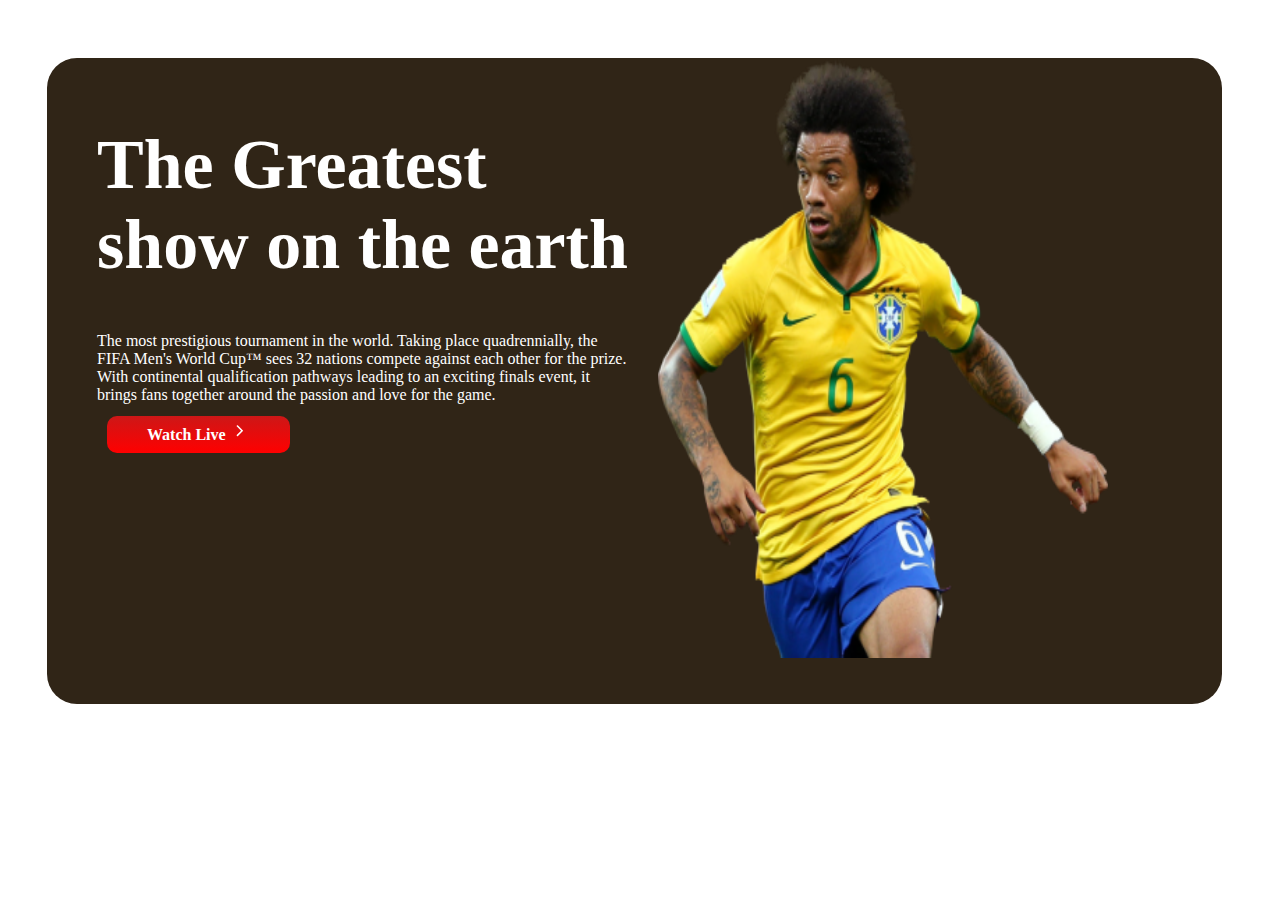
==== match.html @ 4d90d0d3 "new" ====
<!DOCTYPE html>
<html lang="en">

<head>
    <meta charset="UTF-8">
    <meta http-equiv="X-UA-Compatible" content="IE=edge">
    <meta name="viewport" content="width=device-width, initial-scale=1.0">
    <title>Football World Cup Info 2022 bd</title>
    <link rel="stylesheet" href="style.css">
</head>

<header class="view">
    <section class="header-part">
        <div class="titles">
            <h1>
                The Greatest show on the earth
            </h1>
            <p>
                The most prestigious tournament in the world.
                Taking place quadrennially, the FIFA Men's World Cup™ sees 32 nations compete against each other for
                the prize. With continental qualification pathways leading to an exciting finals event, it brings
                fans together around the passion and love for the game.
            </p>
            <div>
                <a class="live-button" target="_blank" href=""> Watch Live <img
                        src="images/1608509_angle_right_icon.svg" alt="" width="20px" height="20px"></a>

            </div>

        </div>
        <div class="banner">
            <img src="images/Banner Image.png" alt="">

        </div>

    </section>

    <body>
        <main>

        </main>
    </body>

</html>
---- style.css ----
body {
    background: #FFFFFF;
}

/* ******************header part*********/

.view {
    display: flex;
    align-items: center;
}

.header-part {
    height: 646px;
    background-color: rgb(48, 37, 23);
    border-radius: 30px;
    display: grid;
    grid-template-columns: repeat(2, 1fr);
    margin-top: 50px;
    margin-right: 50px;
    margin-left: 39px;
    color: #FFFFFF;

}

h1 {
    font-weight: 700;
    font-size: 70px;
}

.titles {
    width: 531px;
    height: 424px;
    padding: 20px;
    margin-left: 30px;
}

.live-button {
    text-decoration: none;
    background-image: linear-gradient(#cd1717, #ff0000);
    color: white;
    font-weight: 700;
    padding: 10px 40px;
    border-radius: 10px;

}

.banner img {
    padding-left: 10px;
    width: 450px;
    height: 600px;


}

/* -----------------------------main part1-------------------------- */





/* -----------------------------main part2-------------------------- */
.Matchs {
    display: grid;
    grid-template-columns: repeat(3, 1fr);
    gap: 10px;
}

.match {
    width: 312px;
    height: 362px;
    border: 1px solid #E8E8E8;
    border-radius: 10px;
}

.match-banner {
    margin-bottom: 20px;
}

.TICKETS-Button {
    text-decoration: none;
    background-image: linear-gradient(#a693f7, #8c9ff7);
    color: white;
    font-weight: 700;
    border-radius: 10px;
    margin: 0;
    padding: 15px;
    align-items: center;
    width: 100px;
    height: 32px;
}

.match-duration {
    display: grid;
    grid-template-columns: repeat(2, 1fr);
    align-items: center;

}

.fa-clock .fa-message {
    width: 53px;
    height: 26px;
}

/*-------------------------------------footer--------------------------------- */
footer {

    height: 444px;
    background-color: rgb(48, 37, 23);
    color: #FFFFFF;
}

.footer-info {
    display: grid;
    grid-template-columns: repeat(6, 1fr);
    justify-content: center;
}

.Goal {
    margin-top: 50px;
    text-align: center;

}

hr {
    text-align: center;
    width: 95%;
}

.soial-media {
    margin-top: 20px;
    display: flex;
    justify-content: center;

}

a {
    margin: 10px;
}

.fa-facebook {
    color: white;
    height: 150px;
    width: 50px;
}

.fa-instagram {
    color: white;
    height: 150px;
    width: 50px;
}

.fa-linkedin {
    color: white;
    height: 150px;
    width: 50px;
}

.fa-twitter {
    color: white;
    height: 150px;
    width: 50px;
}
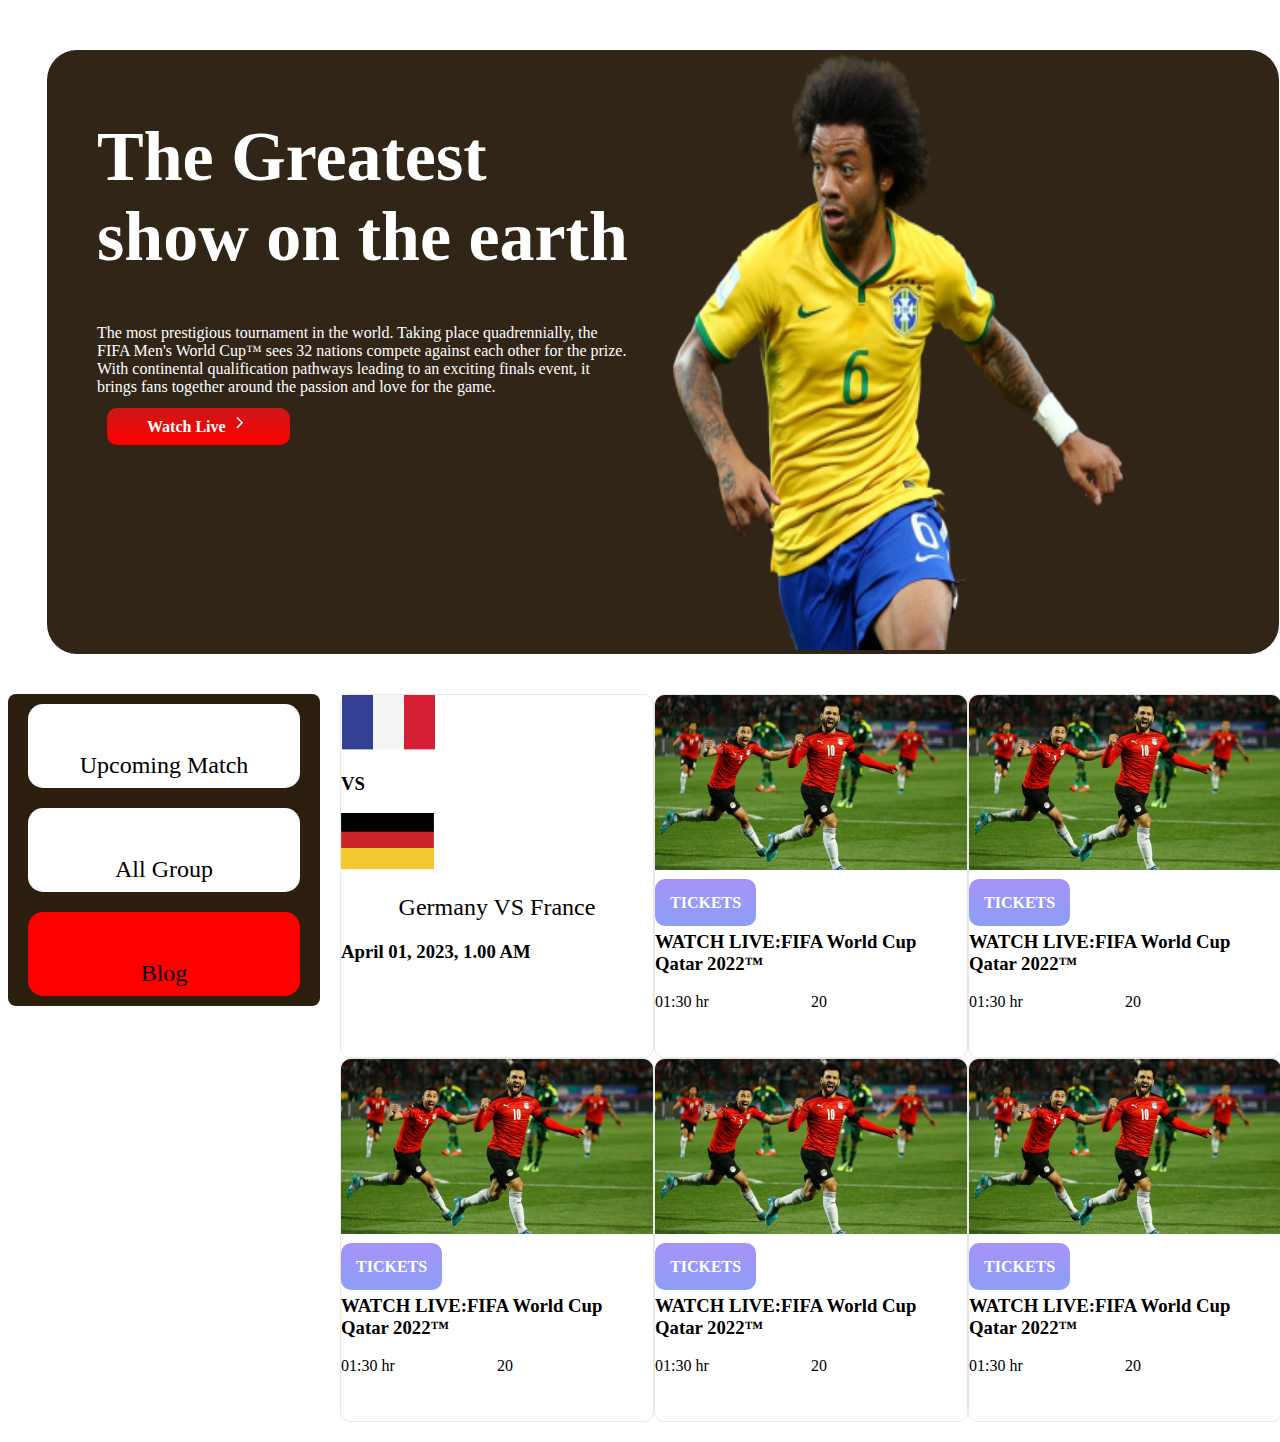
==== commit 6158c40f: "new" ====
--- a/match.html
+++ b/match.html
@@ -37,6 +37,134 @@
 
     <body>
         <main>
+            <section class="conatiner">
+                <nav class="navgation-system">
+                    <div class="match-button">
+                        <a href="match.html">
+                            <h2>Upcoming Match</h2>
+                        </a>
+                    </div>
+
+                    <div class="Group-button">
+                        <a href="Group.html">
+                            <h2>All Group</h2>
+                        </a>
+                    </div>
+
+                    <div class="Blog-button">
+                        <a href="blog.html">
+                            <h2>Blog</h2>
+                        </a>
+                    </div>
+                </nav>
+
+                <div class="Matchs">
+                    <!-- match1------------------------------ -->
+                    <div class="match">
+                        <div class="match-banner">
+                            <img src="images/Flag.png" alt="">
+                            <h3>VS</h3>
+                            <img src="images/germany Flag.png" alt="">
+                        </div>
+                        <!-- -use inline css ----------------------->
+                        <div style="text-align: center;">
+                            <h2>Germany VS France</h2>
+                        </div>
+                        <div>
+                            <h3>April 01, 2023, 1.00 AM</h3>
+                        </div>
+
+
+                    </div>
+                    <!-- match2------------------------------ -->
+                    <div class="match">
+                        <div class="match-banner">
+                            <img src="images/Blog Image.png" alt="">
+                        </div>
+
+                        <a class="TICKETS-Button" href="https://www.fifa.com/"> TICKETS</a>
+
+                        <div class="match-dital">
+                            <h3> WATCH LIVE:FIFA World Cup Qatar 2022™</h3>
+                        </div>
+
+                        <div class="match-duration">
+                            <div> <i class="fa-regular fa-clock"></i>01:30 hr</div>
+                            <div class="comment"><i class="fa-regular fa-message"></i></i> 20</div>
+                        </div>
+                    </div>
+
+                    <!-- match3------------------------------ -->
+
+                    <div class="match">
+                        <div class="match-banner">
+                            <img src="images/Blog Image.png" alt="">
+                        </div>
+                        <a class="TICKETS-Button" href="https://www.fifa.com/"> TICKETS</a>
+                        <div class="match-dital">
+                            <h3> WATCH LIVE:FIFA World Cup Qatar 2022™</h3>
+                        </div>
+                        <div class="match-duration">
+                            <div> <i class="fa-regular fa-clock"></i>01:30 hr</div>
+                            <div class="comment"><i class="fa-regular fa-message"></i></i> 20</div>
+                        </div>
+                    </div>
+
+                    <!-- match4------------------------------ -->
+
+                    <div class="match">
+                        <div class="match-banner">
+                            <img src="images/Blog Image.png" alt="">
+                        </div>
+                        <a class="TICKETS-Button" href="https://www.fifa.com/"> TICKETS</a>
+                        <div class="match-dital">
+                            <h3> WATCH LIVE:FIFA World Cup Qatar 2022™</h3>
+                        </div>
+                        <div class="match-duration">
+                            <div> <i class="fa-regular fa-clock"></i>01:30 hr</div>
+                            <div class="comment"><i class="fa-regular fa-message"></i></i> 20</div>
+                        </div>
+                    </div>
+                    <!-- match5------------------------------ -->
+
+                    <div class="match">
+                        <div class="match-banner">
+                            <img src="images/Blog Image.png" alt="">
+                        </div>
+                        <a class="TICKETS-Button" href="https://www.fifa.com/"> TICKETS</a>
+                        <div class="match-dital">
+                            <h3> WATCH LIVE:FIFA World Cup Qatar 2022™</h3>
+                        </div>
+                        <div class="match-duration">
+                            <div> <i class="fa-regular fa-clock"></i>01:30 hr</div>
+                            <div class="comment"><i class="fa-regular fa-message"></i></i> 20</div>
+                        </div>
+
+                    </div>
+                    <!-- match6------------------------------ -->
+
+                    <div class="match">
+                        <div class="match-banner">
+                            <img src="images/Blog Image.png" alt="">
+                        </div>
+                        <a class="TICKETS-Button" href="https://www.fifa.com/"> TICKETS</a>
+                        <div class="match-dital">
+                            <h3> WATCH LIVE:FIFA World Cup Qatar 2022™</h3>
+                        </div>
+                        <div class="match-duration">
+                            <div> <i class="fa-regular fa-clock"></i><span> 01:30 hr</span></div>
+                            <div class="comment"><i class="fa-regular fa-message"></i></i> 20</div>
+                        </div>
+
+                    </div>
+
+
+
+                </div>
+
+
+
+            </section>
 
         </main>
     </body>
--- a/style.css
+++ b/style.css
@@ -5,12 +5,12 @@
 /* ******************header part*********/
 
 .view {
-    display: flex;
-    align-items: center;
+    width: 1321px;
+    height: 646px;
 }
 
 .header-part {
-    height: 646px;
+
     background-color: rgb(48, 37, 23);
     border-radius: 30px;
     display: grid;
@@ -53,8 +53,59 @@
 }
 
 /* -----------------------------main part1-------------------------- */
-
-
+.conatiner {
+    display: grid;
+    grid-template-columns: repeat(4, 1fr);
+    margin-top: 20px;
+}
+
+.navgation-system {
+    display: grid;
+    grid-template-rows: repeat(3, 1fr);
+    align-items: center;
+    justify-items: center;
+    width: 312px;
+    height: 312px;
+    background-color: rgb(44, 31, 15);
+    border-radius: 8px;
+    margin-top: 20px;
+}
+
+.navgation-system a {
+    text-decoration: none;
+}
+
+h2 {
+    font-weight: 500;
+    color: black;
+}
+
+.match-button {
+    text-align: center;
+    border-radius: 15px;
+    background-color: #FFFFFF;
+    width: 252px;
+    height: 64px;
+    padding: 10px;
+}
+
+.Group-button {
+    text-align: center;
+    background-color: #FFFFFF;
+    width: 252px;
+    height: 64px;
+    border-radius: 15px;
+    padding: 10px;
+}
+
+.Blog-button {
+    text-align: center;
+    background-color: red;
+    width: 252px;
+    height: 64px;
+    border-radius: 15px;
+    padding: 10px;
+}
 
 
 
@@ -62,7 +113,7 @@
 .Matchs {
     display: grid;
     grid-template-columns: repeat(3, 1fr);
-    gap: 10px;
+    margin: 20px;
 }
 
 .match {
@@ -84,7 +135,6 @@
     border-radius: 10px;
     margin: 0;
     padding: 15px;
-    align-items: center;
     width: 100px;
     height: 32px;
 }
@@ -103,7 +153,7 @@
 
 /*-------------------------------------footer--------------------------------- */
 footer {
-
+    width: 1600px;
     height: 444px;
     background-color: rgb(48, 37, 23);
     color: #FFFFFF;
@@ -140,23 +190,20 @@
 .fa-facebook {
     color: white;
     height: 150px;
-    width: 50px;
+    width: 30px;
 }
 
 .fa-instagram {
     color: white;
-    height: 150px;
-    width: 50px;
+    width: 30px;
 }
 
 .fa-linkedin {
     color: white;
-    height: 150px;
-    width: 50px;
+    width: 30px;
 }
 
 .fa-twitter {
     color: white;
-    height: 150px;
-    width: 50px;
+    width: 30px;
 }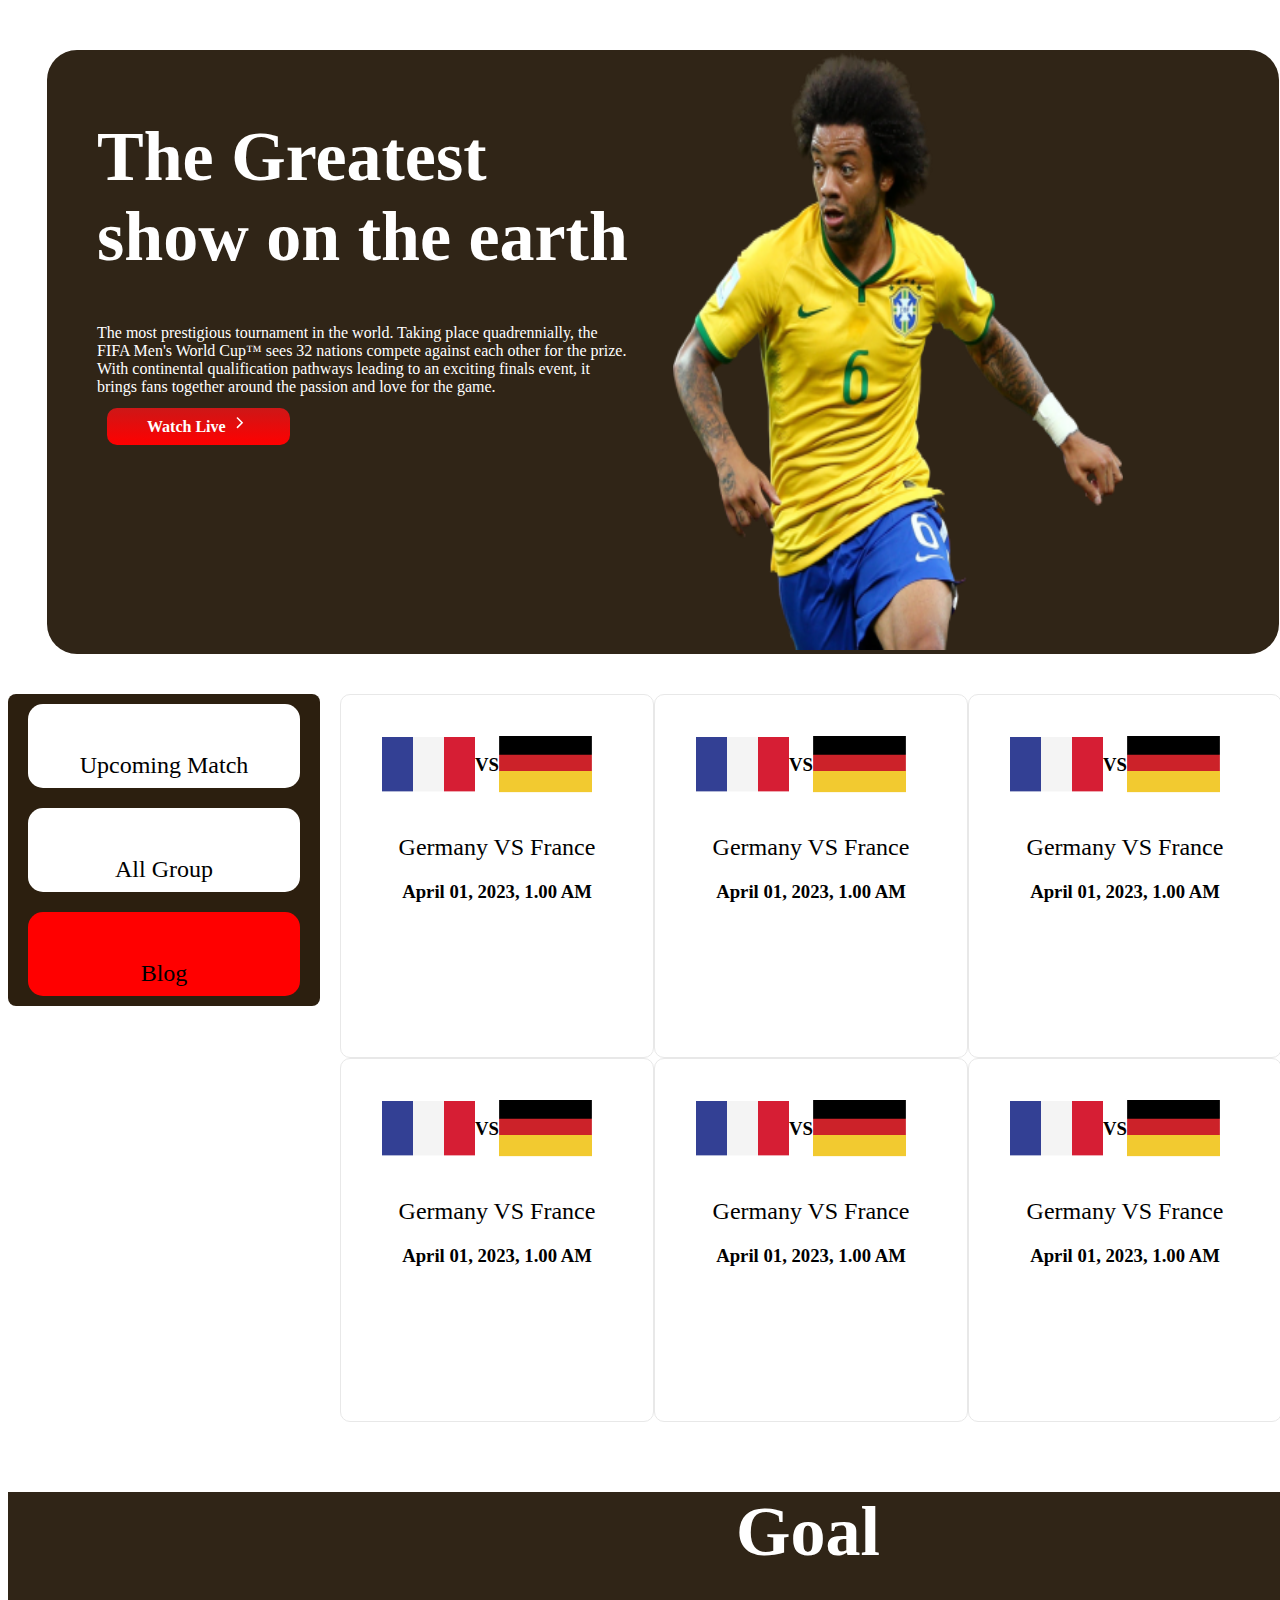
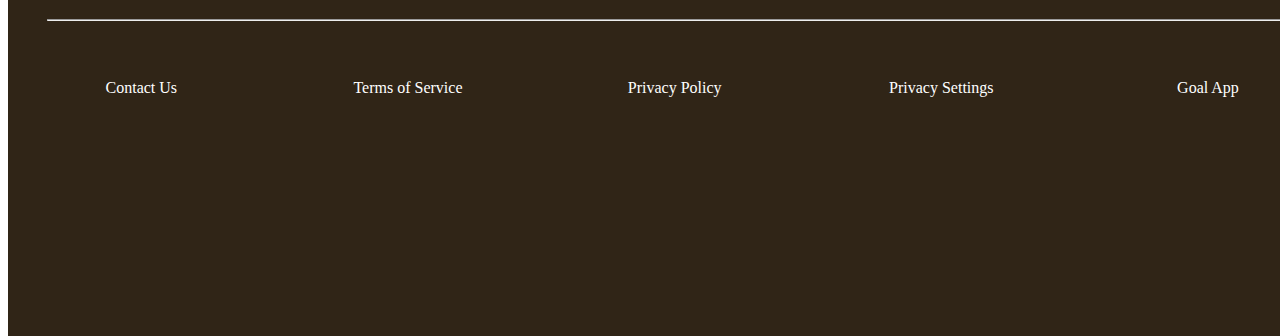
==== commit 59b7c740: "new part" ====
--- a/match.html
+++ b/match.html
@@ -61,16 +61,19 @@
                 <div class="Matchs">
                     <!-- match1------------------------------ -->
                     <div class="match">
-                        <div class="match-banner">
-                            <img src="images/Flag.png" alt="">
-                            <h3>VS</h3>
-                            <img src="images/germany Flag.png" alt="">
-                        </div>
-                        <!-- -use inline css ----------------------->
-                        <div style="text-align: center;">
-                            <h2>Germany VS France</h2>
-                        </div>
-                        <div>
+
+                        <div class="match-banner" style="display: flex;align-items: center;margin:40px;">
+                            <!-- -use inline css ----------------------->
+                            <img src="images/Flag.png" alt="">
+                            <h3>VS</h3>
+                            <img src="images/germany Flag.png" alt="">
+                        </div>
+                        <!-- -use inline css ----------------------->
+                        <div style="text-align: center;">
+                            <h2>Germany VS France</h2>
+                        </div>
+                        <!-- -use inline css ----------------------->
+                        <div style="text-align: center;">
                             <h3>April 01, 2023, 1.00 AM</h3>
                         </div>
 
@@ -78,86 +81,109 @@
                     </div>
                     <!-- match2------------------------------ -->
                     <div class="match">
-                        <div class="match-banner">
-                            <img src="images/Blog Image.png" alt="">
-                        </div>
-
-                        <a class="TICKETS-Button" href="https://www.fifa.com/"> TICKETS</a>
-
-                        <div class="match-dital">
-                            <h3> WATCH LIVE:FIFA World Cup Qatar 2022™</h3>
-                        </div>
-
-                        <div class="match-duration">
-                            <div> <i class="fa-regular fa-clock"></i>01:30 hr</div>
-                            <div class="comment"><i class="fa-regular fa-message"></i></i> 20</div>
-                        </div>
+
+                        <div class="match-banner" style="display: flex;align-items: center;margin:40px;">
+                            <!-- -use inline css ----------------------->
+                            <img src="images/Flag.png" alt="">
+                            <h3>VS</h3>
+                            <img src="images/germany Flag.png" alt="">
+                        </div>
+                        <!-- -use inline css ----------------------->
+                        <div style="text-align: center;">
+                            <h2>Germany VS France</h2>
+                        </div>
+                        <!-- -use inline css ----------------------->
+                        <div style="text-align: center;">
+                            <h3>April 01, 2023, 1.00 AM</h3>
+                        </div>
+
+
                     </div>
 
                     <!-- match3------------------------------ -->
 
                     <div class="match">
-                        <div class="match-banner">
-                            <img src="images/Blog Image.png" alt="">
-                        </div>
-                        <a class="TICKETS-Button" href="https://www.fifa.com/"> TICKETS</a>
-                        <div class="match-dital">
-                            <h3> WATCH LIVE:FIFA World Cup Qatar 2022™</h3>
-                        </div>
-                        <div class="match-duration">
-                            <div> <i class="fa-regular fa-clock"></i>01:30 hr</div>
-                            <div class="comment"><i class="fa-regular fa-message"></i></i> 20</div>
-                        </div>
-                    </div>
-
+
+                        <div class="match-banner" style="display: flex;align-items: center;margin:40px;">
+                            <!-- -use inline css ----------------------->
+                            <img src="images/Flag.png" alt="">
+                            <h3>VS</h3>
+                            <img src="images/germany Flag.png" alt="">
+                        </div>
+                        <!-- -use inline css ----------------------->
+                        <div style="text-align: center;">
+                            <h2>Germany VS France</h2>
+                        </div>
+                        <!-- -use inline css ----------------------->
+                        <div style="text-align: center;">
+                            <h3>April 01, 2023, 1.00 AM</h3>
+                        </div>
+
+
+                    </div>
                     <!-- match4------------------------------ -->
 
                     <div class="match">
-                        <div class="match-banner">
-                            <img src="images/Blog Image.png" alt="">
-                        </div>
-                        <a class="TICKETS-Button" href="https://www.fifa.com/"> TICKETS</a>
-                        <div class="match-dital">
-                            <h3> WATCH LIVE:FIFA World Cup Qatar 2022™</h3>
-                        </div>
-                        <div class="match-duration">
-                            <div> <i class="fa-regular fa-clock"></i>01:30 hr</div>
-                            <div class="comment"><i class="fa-regular fa-message"></i></i> 20</div>
-                        </div>
+
+                        <div class="match-banner" style="display: flex;align-items: center;margin:40px;">
+                            <!-- -use inline css ----------------------->
+                            <img src="images/Flag.png" alt="">
+                            <h3>VS</h3>
+                            <img src="images/germany Flag.png" alt="">
+                        </div>
+                        <!-- -use inline css ----------------------->
+                        <div style="text-align: center;">
+                            <h2>Germany VS France</h2>
+                        </div>
+                        <!-- -use inline css ----------------------->
+                        <div style="text-align: center;">
+                            <h3>April 01, 2023, 1.00 AM</h3>
+                        </div>
+
+
                     </div>
                     <!-- match5------------------------------ -->
 
                     <div class="match">
-                        <div class="match-banner">
-                            <img src="images/Blog Image.png" alt="">
-                        </div>
-                        <a class="TICKETS-Button" href="https://www.fifa.com/"> TICKETS</a>
-                        <div class="match-dital">
-                            <h3> WATCH LIVE:FIFA World Cup Qatar 2022™</h3>
-                        </div>
-                        <div class="match-duration">
-                            <div> <i class="fa-regular fa-clock"></i>01:30 hr</div>
-                            <div class="comment"><i class="fa-regular fa-message"></i></i> 20</div>
-                        </div>
+
+                        <div class="match-banner" style="display: flex;align-items: center;margin:40px;">
+                            <!-- -use inline css ----------------------->
+                            <img src="images/Flag.png" alt="">
+                            <h3>VS</h3>
+                            <img src="images/germany Flag.png" alt="">
+                        </div>
+                        <!-- -use inline css ----------------------->
+                        <div style="text-align: center;">
+                            <h2>Germany VS France</h2>
+                        </div>
+                        <!-- -use inline css ----------------------->
+                        <div style="text-align: center;">
+                            <h3>April 01, 2023, 1.00 AM</h3>
+                        </div>
+
 
                     </div>
                     <!-- match6------------------------------ -->
 
                     <div class="match">
-                        <div class="match-banner">
-                            <img src="images/Blog Image.png" alt="">
-                        </div>
-                        <a class="TICKETS-Button" href="https://www.fifa.com/"> TICKETS</a>
-                        <div class="match-dital">
-                            <h3> WATCH LIVE:FIFA World Cup Qatar 2022™</h3>
-                        </div>
-                        <div class="match-duration">
-                            <div> <i class="fa-regular fa-clock"></i><span> 01:30 hr</span></div>
-                            <div class="comment"><i class="fa-regular fa-message"></i></i> 20</div>
-                        </div>
-
-                    </div>
-
+
+                        <div class="match-banner" style="display: flex;align-items: center;margin:40px;">
+                            <!-- -use inline css ----------------------->
+                            <img src="images/Flag.png" alt="">
+                            <h3>VS</h3>
+                            <img src="images/germany Flag.png" alt="">
+                        </div>
+                        <!-- -use inline css ----------------------->
+                        <div style="text-align: center;">
+                            <h2>Germany VS France</h2>
+                        </div>
+                        <!-- -use inline css ----------------------->
+                        <div style="text-align: center;">
+                            <h3>April 01, 2023, 1.00 AM</h3>
+                        </div>
+
+
+                    </div>
 
 
                 </div>
@@ -168,5 +194,38 @@
 
         </main>
     </body>
+    <!-- --------------------footer part------------------>
+    <footer>
+
+        <div class="Goal">
+            <h1>Goal</h1>
+
+        </div>
+        <hr>
+
+        <div class="footer-info">
+            <div class="Goal">Contact Us</div>
+            <div class="Goal">Terms of Service</div>
+            <div class="Goal">Privacy Policy</div>
+            <div class="Goal">Privacy Settings</div>
+            <div class="Goal">Goal App</div>
+            <div class="Goal">Goal Live</div>
+        </div>
+
+
+        <div class="soial-media">
+            <a href="https://www.facebook.com/"><i class="fa-brands fa-facebook"></i></a>
+            <a href="https://www.instagram.com/"><i class="fa-brands fa-instagram"></i></a>
+            <a href="https://www.linkedin.com/"><i class="fa-brands fa-linkedin"></i></a>
+            <a href="https://twitter.com/"><i class="fa-brands fa-twitter"></i></a>
+
+        </div>
+
+
+
+
+
+
+    </footer>
 
 </html>